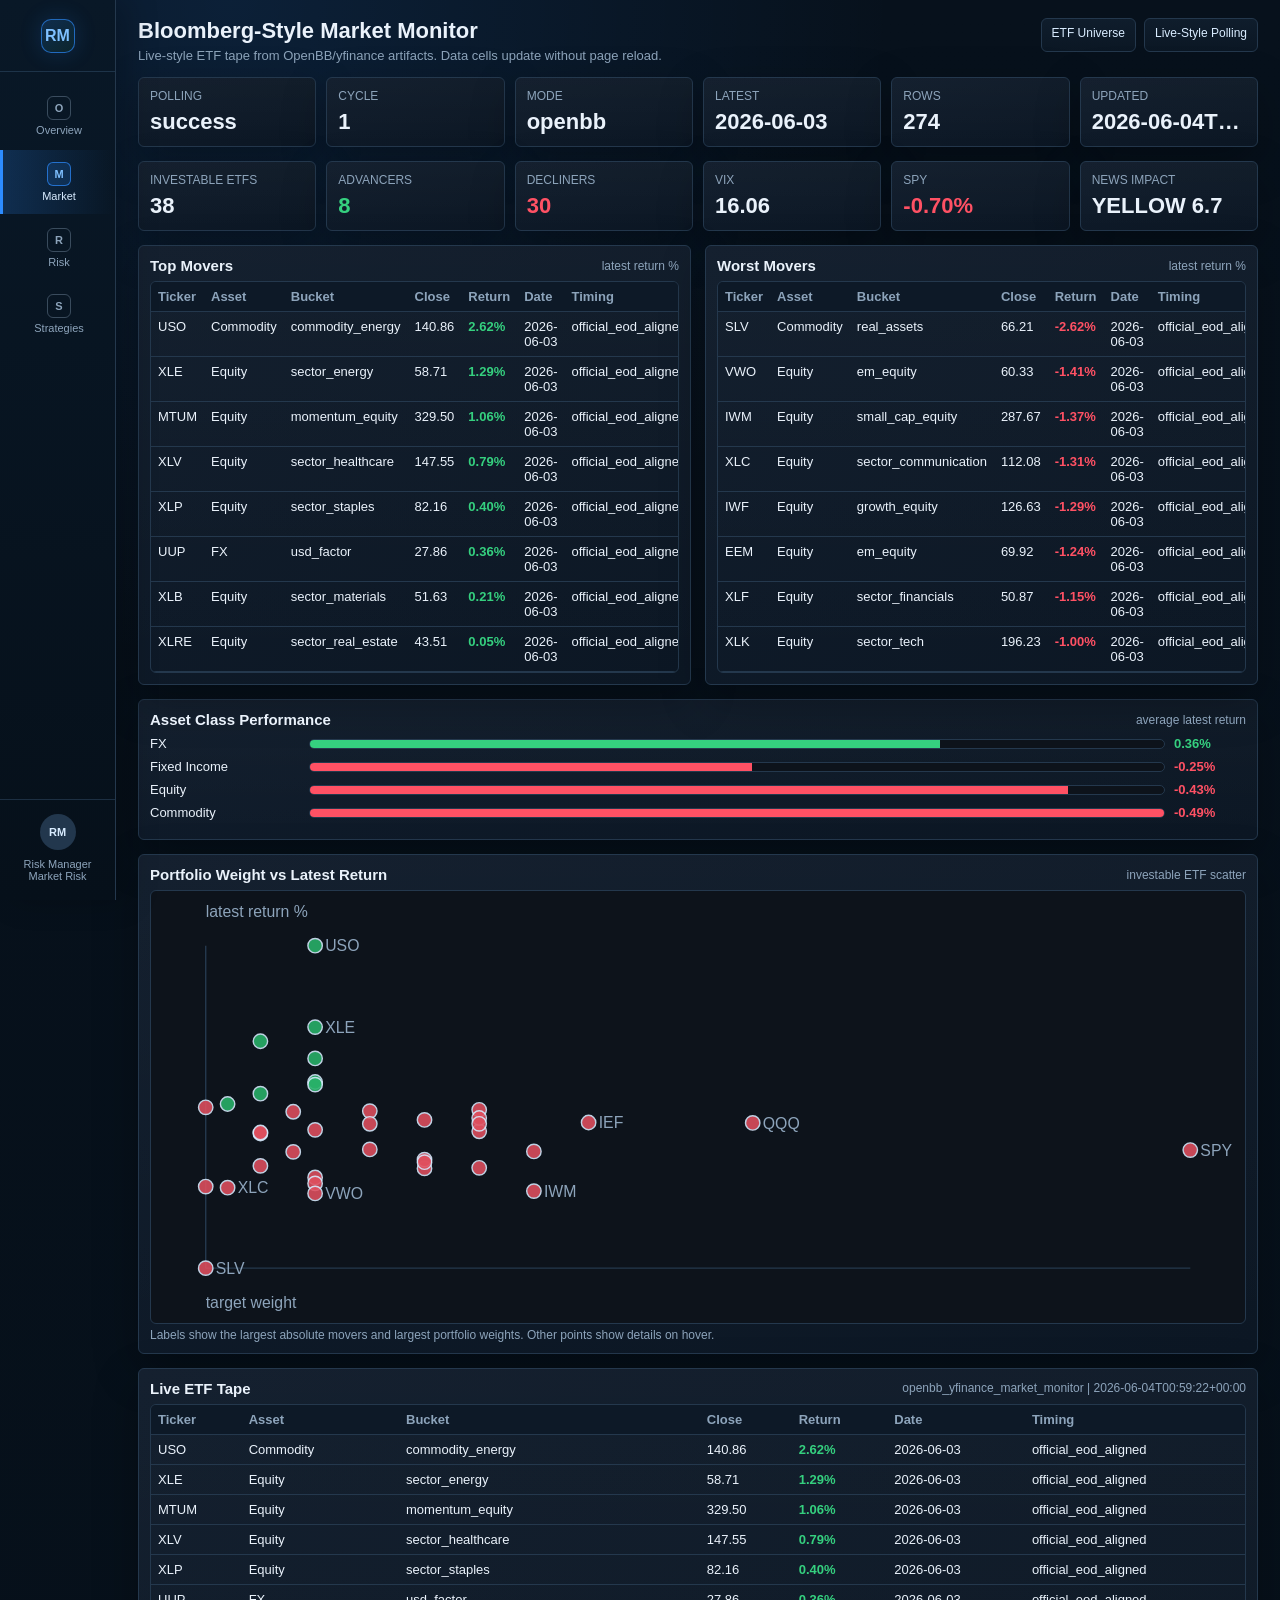
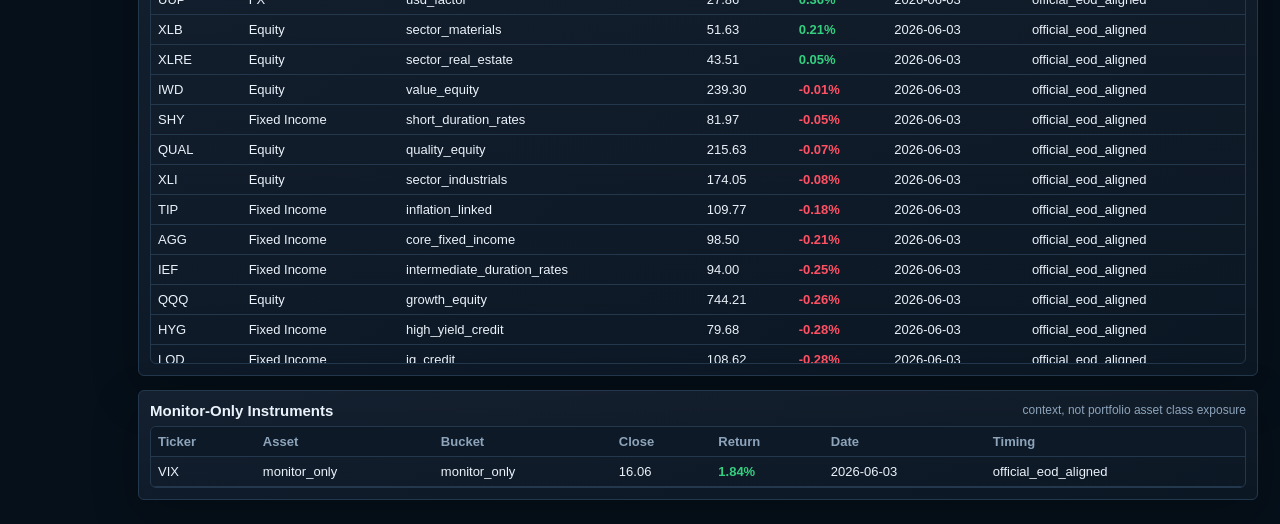
==== web_dashboard/market.html @ 0d2773a6 "Prepare live_strategy_v2 shareable risk workstation" ====
<!doctype html>
<html lang="en">
<head>
  <meta charset="utf-8">
  <meta name="viewport" content="width=device-width, initial-scale=1">
  <title>Market Monitor</title>
  <link rel="stylesheet" href="styles.css">
</head>
<body>
  <div class="app-layout">
    <aside class="sidebar">
      <div class="brand"><div class="brand-mark">RM</div></div>
      <nav class="side-nav">
        <a data-icon="O" href="index.html">Overview</a>
        <a class="active" data-icon="M" href="market.html">Market</a>
        <a data-icon="R" href="risk.html">Risk</a>
        <a data-icon="S" href="strategies.html">Strategies</a>
      </nav>
      <div class="side-footer"><div class="avatar">RM</div><div>Risk Manager</div><div>Market Risk</div></div>
    </aside>
  <main class="shell">
    <div class="topbar">
      <div>
        <h1>Bloomberg-Style Market Monitor</h1>
        <div class="subtitle">Live-style ETF tape from OpenBB/yfinance artifacts. Data cells update without page reload.</div>
      </div>
      <div class="top-actions">
        <div class="control-chip">ETF Universe</div>
        <div class="control-chip">Live-Style Polling</div>
      </div>
    </div>

    <section class="status-grid">
      <div class="card"><div class="metric-label">polling</div><div id="poll-status" class="metric-value">...</div></div>
      <div class="card"><div class="metric-label">cycle</div><div id="poll-cycle" class="metric-value">...</div></div>
      <div class="card"><div class="metric-label">mode</div><div id="poll-mode" class="metric-value">...</div></div>
      <div class="card"><div class="metric-label">latest</div><div id="poll-latest" class="metric-value">...</div></div>
      <div class="card"><div class="metric-label">rows</div><div id="poll-rows" class="metric-value">...</div></div>
      <div class="card"><div class="metric-label">updated</div><div id="poll-time" class="metric-value">...</div></div>
    </section>

    <section class="status-grid">
      <div class="card"><div class="metric-label">investable ETFs</div><div id="ticker-count" class="metric-value">...</div></div>
      <div class="card"><div class="metric-label">advancers</div><div id="advancers" class="metric-value pos">...</div></div>
      <div class="card"><div class="metric-label">decliners</div><div id="decliners" class="metric-value neg">...</div></div>
      <div class="card"><div class="metric-label">VIX</div><div id="vix-level" class="metric-value">...</div></div>
      <div class="card"><div class="metric-label">SPY</div><div id="spy-return" class="metric-value">...</div></div>
      <div class="card"><div class="metric-label">news impact</div><div id="news-severity" class="metric-value">...</div></div>
    </section>

    <section class="grid-2">
      <div class="card">
        <div class="section-title"><h2>Top Movers</h2><span class="small">latest return %</span></div>
        <div id="top-movers"></div>
      </div>
      <div class="card">
        <div class="section-title"><h2>Worst Movers</h2><span class="small">latest return %</span></div>
        <div id="worst-movers"></div>
      </div>
    </section>

    <section class="section">
      <div class="card">
        <div class="section-title"><h2>Asset Class Performance</h2><span class="small">average latest return</span></div>
        <div id="asset-bars"></div>
      </div>
    </section>

    <section class="card section">
      <div class="section-title"><h2>Portfolio Weight vs Latest Return</h2><span class="small">investable ETF scatter</span></div>
      <div id="weight-return-scatter"></div>
      <div class="small">Labels show the largest absolute movers and largest portfolio weights. Other points show details on hover.</div>
    </section>

    <section class="card section">
      <div class="section-title"><h2>Live ETF Tape</h2><span id="market-note" class="small"></span></div>
      <div id="etf-tape"></div>
    </section>

    <section class="card section">
      <div class="section-title"><h2>Monitor-Only Instruments</h2><span class="small">context, not portfolio asset class exposure</span></div>
      <div id="monitor-table"></div>
    </section>
  </main>
  </div>
  <script src="shared.js"></script>
  <script>
    async function updateMarket() {
      const [status, market, news] = await Promise.all([
        loadJson(PATHS.liveStatus),
        loadJson(PATHS.market, { items: [] }),
        loadJson(PATHS.news, { items: [] })
      ]);
      renderLiveStatus(status);
      const rows = market.items ?? [];
      const investable = investableRows(rows);
      const monitors = monitorRows(rows);
      const vix = rows.find(x => x.ticker === "VIX") ?? {};
      const spy = rows.find(x => x.ticker === "SPY") ?? {};
      const newsImpact = buildNewsTriage(news, market);
      setText("ticker-count", investable.length);
      setText("advancers", investable.filter(x => Number(x.latest_return_pct) > 0).length);
      setText("decliners", investable.filter(x => Number(x.latest_return_pct) < 0).length);
      setText("vix-level", fmtNum(vix.latest_close));
      const spyNode = byId("spy-return");
      spyNode.textContent = fmtPct(spy.latest_return_pct);
      spyNode.className = `metric-value ${signedClass(spy.latest_return_pct)}`;
      const newsNode = byId("news-severity");
      newsNode.textContent = `${newsImpact.level.toUpperCase()} ${fmtNum(newsImpact.severity, 1)}`;
      newsNode.className = `metric-value ${newsImpact.level === "red" ? "neg" : newsImpact.level === "green" ? "pos" : ""}`;
      setText("market-note", `${market.data_mode ?? ""} | ${market.generated_at_utc ?? ""}`);

      const columns = [
        { label: "Ticker", key: "ticker" },
        { label: "Asset", key: "asset_class" },
        { label: "Bucket", key: "risk_bucket" },
        { label: "Close", value: r => fmtNum(r.latest_close) },
        { label: "Return", value: r => `<span class="${signedClass(r.latest_return_pct)}">${fmtPct(r.latest_return_pct)}</span>`, html: true },
        { label: "Date", key: "latest_date" },
        { label: "Timing", key: "timing_status" }
      ];
      renderTable("top-movers", [...investable].sort((a, b) => Number(b.latest_return_pct) - Number(a.latest_return_pct)), columns, 8);
      renderTable("worst-movers", [...investable].sort((a, b) => Number(a.latest_return_pct) - Number(b.latest_return_pct)), columns, 8);
      renderTable("etf-tape", [...investable].sort((a, b) => Number(b.latest_return_pct) - Number(a.latest_return_pct)), columns, 80);
      renderBars("asset-bars", groupAverage(investable, "asset_class", "latest_return_pct"), 10);
      renderScatter("weight-return-scatter", investable, {
        labelKey: "ticker",
        xKey: "target_weight",
        yKey: "latest_return_pct",
        xLabel: "target weight",
        yLabel: "latest return %",
        color: row => Number(row.latest_return_pct) >= 0 ? "#29b36a" : "#e04f5f",
        labelPredicate: (point, index, data) => {
          const byMove = [...data].sort((a, b) => Math.abs(b.y) - Math.abs(a.y)).slice(0, 6);
          const byWeight = [...data].sort((a, b) => b.x - a.x).slice(0, 4);
          return [...byMove, ...byWeight].some(item => item.label === point.label);
        }
      });
      renderTable("monitor-table", monitors, columns, 10);
    }
    startLoop(updateMarket, 3);
  </script>
</body>
</html>
---- web_dashboard/styles.css ----
:root {
  --bg: #07111c;
  --bg-2: #0a1724;
  --panel: #101c2b;
  --panel-2: #142437;
  --panel-3: #0d1927;
  --line: #24384d;
  --line-soft: rgba(70, 103, 137, 0.35);
  --text: #eaf2fb;
  --muted: #8da4bb;
  --blue: #2d8cff;
  --blue-soft: rgba(45, 140, 255, 0.16);
  --green: #35d07f;
  --yellow: #f2c84b;
  --red: #ff5164;
  --orange: #ff9d3b;
  --shadow: 0 16px 45px rgba(0, 0, 0, 0.28);
}

* {
  box-sizing: border-box;
}

*::-webkit-scrollbar {
  width: 8px;
  height: 8px;
}

*::-webkit-scrollbar-track {
  background: #07111c;
}

*::-webkit-scrollbar-thumb {
  background: #29425c;
  border-radius: 999px;
}

body {
  margin: 0;
  background:
    radial-gradient(circle at 18% 0%, rgba(45, 140, 255, 0.12), transparent 28%),
    linear-gradient(180deg, #07111c 0%, #06101a 100%);
  color: var(--text);
  font-family: Inter, Segoe UI, Arial, sans-serif;
  letter-spacing: 0;
}

.app-layout {
  min-height: 100vh;
  display: grid;
  grid-template-columns: 116px minmax(0, 1fr);
}

.sidebar {
  position: sticky;
  top: 0;
  height: 100vh;
  background: linear-gradient(180deg, #091827 0%, #06101a 100%);
  border-right: 1px solid var(--line);
  display: flex;
  flex-direction: column;
  align-items: stretch;
  box-shadow: 12px 0 30px rgba(0, 0, 0, 0.2);
  z-index: 5;
}

.brand {
  height: 72px;
  display: grid;
  place-items: center;
  border-bottom: 1px solid var(--line-soft);
}

.brand-mark {
  width: 34px;
  height: 34px;
  border-radius: 10px;
  border: 1px solid rgba(45, 140, 255, 0.65);
  color: #7fc0ff;
  display: grid;
  place-items: center;
  font-weight: 850;
  background: linear-gradient(145deg, rgba(45, 140, 255, 0.18), rgba(53, 208, 127, 0.08));
  box-shadow: 0 0 22px rgba(45, 140, 255, 0.18);
}

.side-nav {
  padding: 12px 0;
  display: flex;
  flex-direction: column;
  gap: 2px;
}

.side-nav a {
  color: var(--muted);
  text-decoration: none;
  font-size: 11px;
  padding: 12px 12px;
  border-left: 3px solid transparent;
  display: grid;
  gap: 4px;
  justify-items: center;
  text-align: center;
}

.side-nav a::before {
  content: attr(data-icon);
  width: 22px;
  height: 22px;
  border: 1px solid rgba(141, 164, 187, 0.38);
  border-radius: 6px;
  display: grid;
  place-items: center;
  font-size: 11px;
  font-weight: 760;
  line-height: 1;
}

.side-nav a.active {
  color: #d9ecff;
  background: linear-gradient(90deg, rgba(45, 140, 255, 0.2), transparent);
  border-left-color: var(--blue);
}

.side-nav a.active::before {
  color: #7fc0ff;
  border-color: rgba(45, 140, 255, 0.7);
  background: rgba(45, 140, 255, 0.14);
}

.side-footer {
  margin-top: auto;
  padding: 14px 10px 18px;
  border-top: 1px solid var(--line-soft);
  color: var(--muted);
  font-size: 11px;
  text-align: center;
}

.avatar {
  width: 36px;
  height: 36px;
  margin: 0 auto 8px;
  border-radius: 999px;
  background: #22374d;
  display: grid;
  place-items: center;
  color: #d9ecff;
  font-weight: 760;
}

.shell {
  padding: 18px 22px 24px;
  min-width: 0;
}

.topbar {
  display: flex;
  align-items: flex-start;
  justify-content: space-between;
  gap: 18px;
  margin-bottom: 14px;
}

.top-actions {
  display: flex;
  gap: 8px;
  align-items: center;
  justify-content: flex-end;
  flex-wrap: wrap;
}

.control-chip {
  min-height: 34px;
  border: 1px solid var(--line);
  background: linear-gradient(180deg, #0f1d2c, #0b1724);
  border-radius: 6px;
  padding: 7px 10px;
  color: #d9ecff;
  font-size: 12px;
}

.control-field {
  display: grid;
  grid-template-columns: auto minmax(88px, 1fr);
  gap: 7px;
  align-items: center;
  color: var(--muted);
}

.control-field select,
.control-field input {
  min-width: 88px;
  border: 1px solid var(--line);
  background: #071523;
  color: #d9ecff;
  border-radius: 5px;
  padding: 4px 7px;
  font: inherit;
}

.control-field input {
  width: 92px;
}

h1 {
  margin: 0;
  font-size: 22px;
  font-weight: 760;
}

.subtitle {
  margin-top: 4px;
  color: var(--muted);
  font-size: 13px;
}

.nav {
  display: flex;
  gap: 8px;
  flex-wrap: wrap;
  justify-content: flex-end;
}

.nav a {
  color: var(--text);
  text-decoration: none;
  border: 1px solid var(--line);
  background: linear-gradient(180deg, #102033, #0b1724);
  padding: 8px 10px;
  border-radius: 6px;
  font-size: 13px;
}

.nav a.active {
  border-color: var(--blue);
  color: #d8ecff;
}

.status-grid {
  display: grid;
  grid-template-columns: repeat(6, minmax(110px, 1fr));
  gap: 10px;
  margin-bottom: 14px;
}

.kpi-grid {
  display: grid;
  grid-template-columns: repeat(6, minmax(130px, 1fr));
  gap: 10px;
  margin-bottom: 10px;
}

.kpi-card {
  min-height: 104px;
}

.overview-grid-main {
  display: grid;
  grid-template-columns: minmax(360px, 1.15fr) minmax(340px, 1fr) minmax(320px, 0.95fr);
  gap: 10px;
  align-items: stretch;
}

.overview-grid-mid {
  display: grid;
  grid-template-columns: 1.05fr 0.95fr 0.95fr 1fr;
  gap: 10px;
  align-items: start;
}

.overview-grid-bottom {
  display: grid;
  grid-template-columns: 0.95fr 1.35fr 0.95fr;
  gap: 10px;
  align-items: start;
}

.card {
  background:
    linear-gradient(180deg, rgba(255, 255, 255, 0.018), transparent),
    linear-gradient(145deg, #101c2b, #0c1724);
  border: 1px solid var(--line);
  border-radius: 6px;
  padding: 11px;
  min-width: 0;
  box-shadow: var(--shadow);
}

.terminal-chart {
  min-height: 222px;
  background:
    linear-gradient(rgba(255, 255, 255, 0.035) 1px, transparent 1px),
    linear-gradient(90deg, rgba(255, 255, 255, 0.035) 1px, transparent 1px),
    #0a1724;
  background-size: 42px 42px;
}

.limit-track {
  position: relative;
  margin-top: 12px;
  height: 9px;
  border-radius: 999px;
  border: 1px solid var(--line);
  background: linear-gradient(90deg, var(--green), var(--yellow), var(--red));
  overflow: hidden;
}

.limit-fill {
  height: 100%;
  background: rgba(255, 255, 255, 0.22);
  border-right: 2px solid #ffffff;
}

.limit-marker {
  position: absolute;
  right: 12%;
  top: -4px;
  width: 0;
  height: 0;
  border-left: 5px solid transparent;
  border-right: 5px solid transparent;
  border-top: 8px solid #ffffff;
}

.metric-label {
  color: var(--muted);
  font-size: 12px;
  text-transform: uppercase;
}

.metric-value {
  margin-top: 6px;
  font-size: 22px;
  font-weight: 760;
  white-space: nowrap;
  overflow: hidden;
  text-overflow: ellipsis;
}

.metric-value.accent {
  color: #7fc0ff;
}

.metric-value.warn {
  color: var(--yellow);
}

.metric-value.good {
  color: var(--green);
}

.metric-value.bad {
  color: var(--red);
}

.metric-sub {
  margin-top: 4px;
  color: var(--muted);
  font-size: 12px;
}

.grid-2 {
  display: grid;
  grid-template-columns: 1fr 1fr;
  gap: 14px;
}

.grid-3 {
  display: grid;
  grid-template-columns: repeat(3, 1fr);
  gap: 14px;
}

.section {
  margin-top: 14px;
}

.section-title {
  display: flex;
  justify-content: space-between;
  align-items: center;
  margin-bottom: 7px;
}

.section-title h2 {
  margin: 0;
  font-size: 15px;
}

.small {
  color: var(--muted);
  font-size: 12px;
}

table {
  width: 100%;
  border-collapse: collapse;
  font-size: 13px;
}

th,
td {
  border-bottom: 1px solid var(--line);
  padding: 7px 7px;
  text-align: left;
  vertical-align: top;
}

th {
  color: var(--muted);
  font-weight: 650;
  background: #0d1927;
  position: sticky;
  top: 0;
  z-index: 1;
}

.table-wrap {
  max-height: 560px;
  overflow: auto;
  border: 1px solid var(--line);
  border-radius: 6px;
}

.heatmap-table th,
.heatmap-table td {
  text-align: center;
  padding: 8px 7px;
}

.heatmap-table td:first-child,
.heatmap-table th:first-child {
  text-align: left;
}

.hm-green {
  background: rgba(53, 208, 127, 0.18);
  color: #dff8eb;
}

.hm-yellow {
  background: rgba(242, 200, 75, 0.24);
  color: #ffefb4;
}

.hm-red {
  background: rgba(255, 81, 100, 0.28);
  color: #ffd8dd;
}

.alert-item {
  display: grid;
  grid-template-columns: minmax(0, 1fr) auto;
  gap: 10px;
  align-items: start;
  padding: 7px 0;
  border-bottom: 1px solid var(--line-soft);
}

.alert-item:last-child {
  border-bottom: 0;
}

.alert-item::before {
  content: "";
  width: 4px;
  align-self: stretch;
  border-radius: 99px;
  background: var(--yellow);
  grid-row: 1;
  margin-right: 3px;
}

.alert-item {
  grid-template-columns: 4px minmax(0, 1fr) auto;
}

.alert-item > div:first-child {
  grid-column: 2;
}

.alert-right {
  grid-column: 3;
  color: var(--muted);
  font-size: 12px;
  white-space: nowrap;
}

.alert-title {
  font-weight: 700;
  color: #eaf2fb;
  line-height: 1.25;
  font-size: 13px;
  display: -webkit-box;
  -webkit-line-clamp: 2;
  -webkit-box-orient: vertical;
  overflow: hidden;
}

.alert-item.red::before,
.alert-item.urgent_review::before {
  background: var(--red);
}

.alert-item.green::before,
.alert-item.info::before {
  background: var(--green);
}

.pos {
  color: var(--green);
  font-weight: 700;
}

.neg {
  color: var(--red);
  font-weight: 700;
}

.flat {
  color: var(--muted);
}

.pill {
  display: inline-block;
  border-radius: 999px;
  padding: 3px 8px;
  font-size: 12px;
  border: 1px solid var(--line);
  background: var(--panel-2);
}

.pill.green {
  color: var(--green);
  border-color: rgba(41, 179, 106, 0.5);
}

.pill.yellow {
  color: var(--yellow);
  border-color: rgba(214, 162, 31, 0.5);
}

.pill.red {
  color: var(--red);
  border-color: rgba(224, 79, 95, 0.6);
}

.score-badge,
.rank-badge,
.evidence-badge {
  display: inline-block;
  min-width: 48px;
  text-align: center;
  border-radius: 999px;
  padding: 3px 8px;
  font-weight: 750;
  font-variant-numeric: tabular-nums;
}

.score-badge.high,
.rank-badge.top,
.evidence-badge.good {
  color: #dff8eb;
  background: rgba(41, 179, 106, 0.18);
  border: 1px solid rgba(41, 179, 106, 0.55);
}

.score-badge.mid,
.rank-badge.watch,
.evidence-badge.watch {
  color: #ffe7a8;
  background: rgba(214, 162, 31, 0.18);
  border: 1px solid rgba(214, 162, 31, 0.55);
}

.score-badge.low,
.rank-badge.low,
.evidence-badge.risk {
  color: #ffd4da;
  background: rgba(224, 79, 95, 0.18);
  border: 1px solid rgba(224, 79, 95, 0.55);
}

.decision-key {
  color: #7fc0ff;
  font-weight: 760;
}

.review-highlight {
  color: var(--yellow);
  font-weight: 760;
}

.risk-highlight {
  color: var(--red);
  font-weight: 760;
}

.bar-row {
  display: grid;
  grid-template-columns: 150px 1fr 72px;
  gap: 9px;
  align-items: center;
  margin: 8px 0;
  font-size: 13px;
}

.bar-track {
  height: 10px;
  background: #0d131b;
  border: 1px solid var(--line);
  border-radius: 999px;
  overflow: hidden;
}

.bar {
  height: 100%;
  background: var(--blue);
}

.bar.negative {
  background: var(--red);
}

.bar.positive {
  background: var(--green);
}

.alert {
  border-left: 5px solid var(--yellow);
  padding: 9px 10px;
  margin: 8px 0;
  background: #171714;
  border-radius: 4px;
}

.alert.red {
  border-left-color: var(--red);
  background: #1d1216;
}

.alert.green {
  border-left-color: var(--green);
  background: #101b16;
}

.svg-chart {
  width: 100%;
  min-height: 232px;
  border: 1px solid var(--line);
  border-radius: 6px;
  background: #0d131b;
}

.donut-wrap {
  display: grid;
  grid-template-columns: 220px 1fr;
  gap: 18px;
  align-items: center;
}

.donut {
  width: 220px;
  height: 220px;
}

.allocation-chart {
  display: grid;
  grid-template-columns: 180px 1fr;
  gap: 16px;
  align-items: center;
  min-height: 205px;
}

.pie-chart {
  width: 180px;
  height: 180px;
  max-width: 100%;
  filter: drop-shadow(0 0 10px rgba(0, 0, 0, 0.25));
}

.allocation-legend {
  border: 1px solid var(--line);
  border-radius: 6px;
  overflow: hidden;
}

.allocation-row {
  display: grid;
  grid-template-columns: 14px minmax(120px, 1fr) 64px minmax(140px, 1.2fr);
  gap: 8px;
  align-items: center;
  padding: 7px 8px;
  border-bottom: 1px solid var(--line);
  font-size: 12px;
}

.allocation-row:last-child {
  border-bottom: 0;
}

.allocation-name {
  font-weight: 650;
}

.allocation-pct {
  color: var(--text);
  text-align: right;
  font-variant-numeric: tabular-nums;
}

.allocation-members {
  color: var(--muted);
  overflow: hidden;
  text-overflow: ellipsis;
  white-space: nowrap;
}

.legend-row {
  display: grid;
  grid-template-columns: 14px 1fr 70px;
  gap: 8px;
  align-items: center;
  padding: 5px 0;
  border-bottom: 1px solid var(--line);
  font-size: 13px;
}

.legend-dot {
  width: 10px;
  height: 10px;
  border-radius: 999px;
  display: inline-block;
}

.decision-card {
  border: 1px solid rgba(78, 161, 255, 0.6);
  background: #101a26;
  border-radius: 6px;
  padding: 10px 12px;
  line-height: 1.38;
}

.decision-grid {
  display: grid;
  grid-template-columns: repeat(3, 1fr);
  gap: 12px;
  margin: 8px 0 10px;
}

.decision-grid > div {
  border: 1px solid var(--line);
  border-radius: 6px;
  padding: 8px 10px;
  background: rgba(7, 13, 20, 0.42);
}

.decision-grid span {
  display: block;
  color: var(--muted);
  font-size: 11px;
  text-transform: uppercase;
  margin-bottom: 4px;
}

.decision-grid strong {
  display: block;
  font-size: 18px;
  line-height: 1.12;
}

.summary-box {
  border: 1px solid var(--line);
  border-radius: 6px;
  background: rgba(13, 19, 27, 0.72);
  padding: 10px 12px;
  min-height: 138px;
}

.compact-list {
  margin: 8px 0 0;
  padding-left: 18px;
  color: #d7e2ee;
  font-size: 13px;
  line-height: 1.42;
}

.compact-list li {
  margin: 5px 0;
}

.details-panel {
  border: 1px solid var(--line);
  border-radius: 6px;
  background: rgba(13, 19, 27, 0.45);
  padding: 9px 11px;
}

.details-panel summary {
  cursor: pointer;
  color: #d8ecff;
  font-weight: 650;
}

.thesis {
  font-size: 14px;
  line-height: 1.45;
  color: #d7e2ee;
}

.chart-label {
  fill: var(--muted);
  font-size: 11px;
}

.chart-point {
  stroke: #d8ecff;
  stroke-width: 1;
  opacity: 0.88;
}

.chart-axis {
  stroke: var(--line);
  stroke-width: 1;
}

.error {
  color: var(--red);
}

#alerts-list {
  max-height: 318px;
  overflow: auto;
  padding-right: 4px;
}

#stress-table .table-wrap,
#factor-exposure-table .table-wrap,
#correlation-matrix .table-wrap {
  max-height: 252px;
}

#top-positions .table-wrap {
  max-height: 282px;
}

@media (max-width: 1200px) {
  .app-layout {
    grid-template-columns: 1fr;
  }
  .sidebar {
    position: relative;
    height: auto;
    flex-direction: row;
    align-items: center;
    overflow-x: auto;
  }
  .brand,
  .side-footer {
    display: none;
  }
  .side-nav {
    flex-direction: row;
    padding: 6px 10px;
  }
  .side-nav a {
    border-left: 0;
    border-bottom: 3px solid transparent;
    min-width: 92px;
  }
  .side-nav a.active {
    border-bottom-color: var(--blue);
  }
  .status-grid {
    grid-template-columns: repeat(3, 1fr);
  }
  .kpi-grid,
  .overview-grid-main,
  .overview-grid-mid,
  .overview-grid-bottom {
    grid-template-columns: 1fr;
  }
  .grid-2,
  .grid-3,
  .decision-grid {
    grid-template-columns: 1fr;
  }
  .allocation-chart {
    grid-template-columns: 1fr;
  }
}
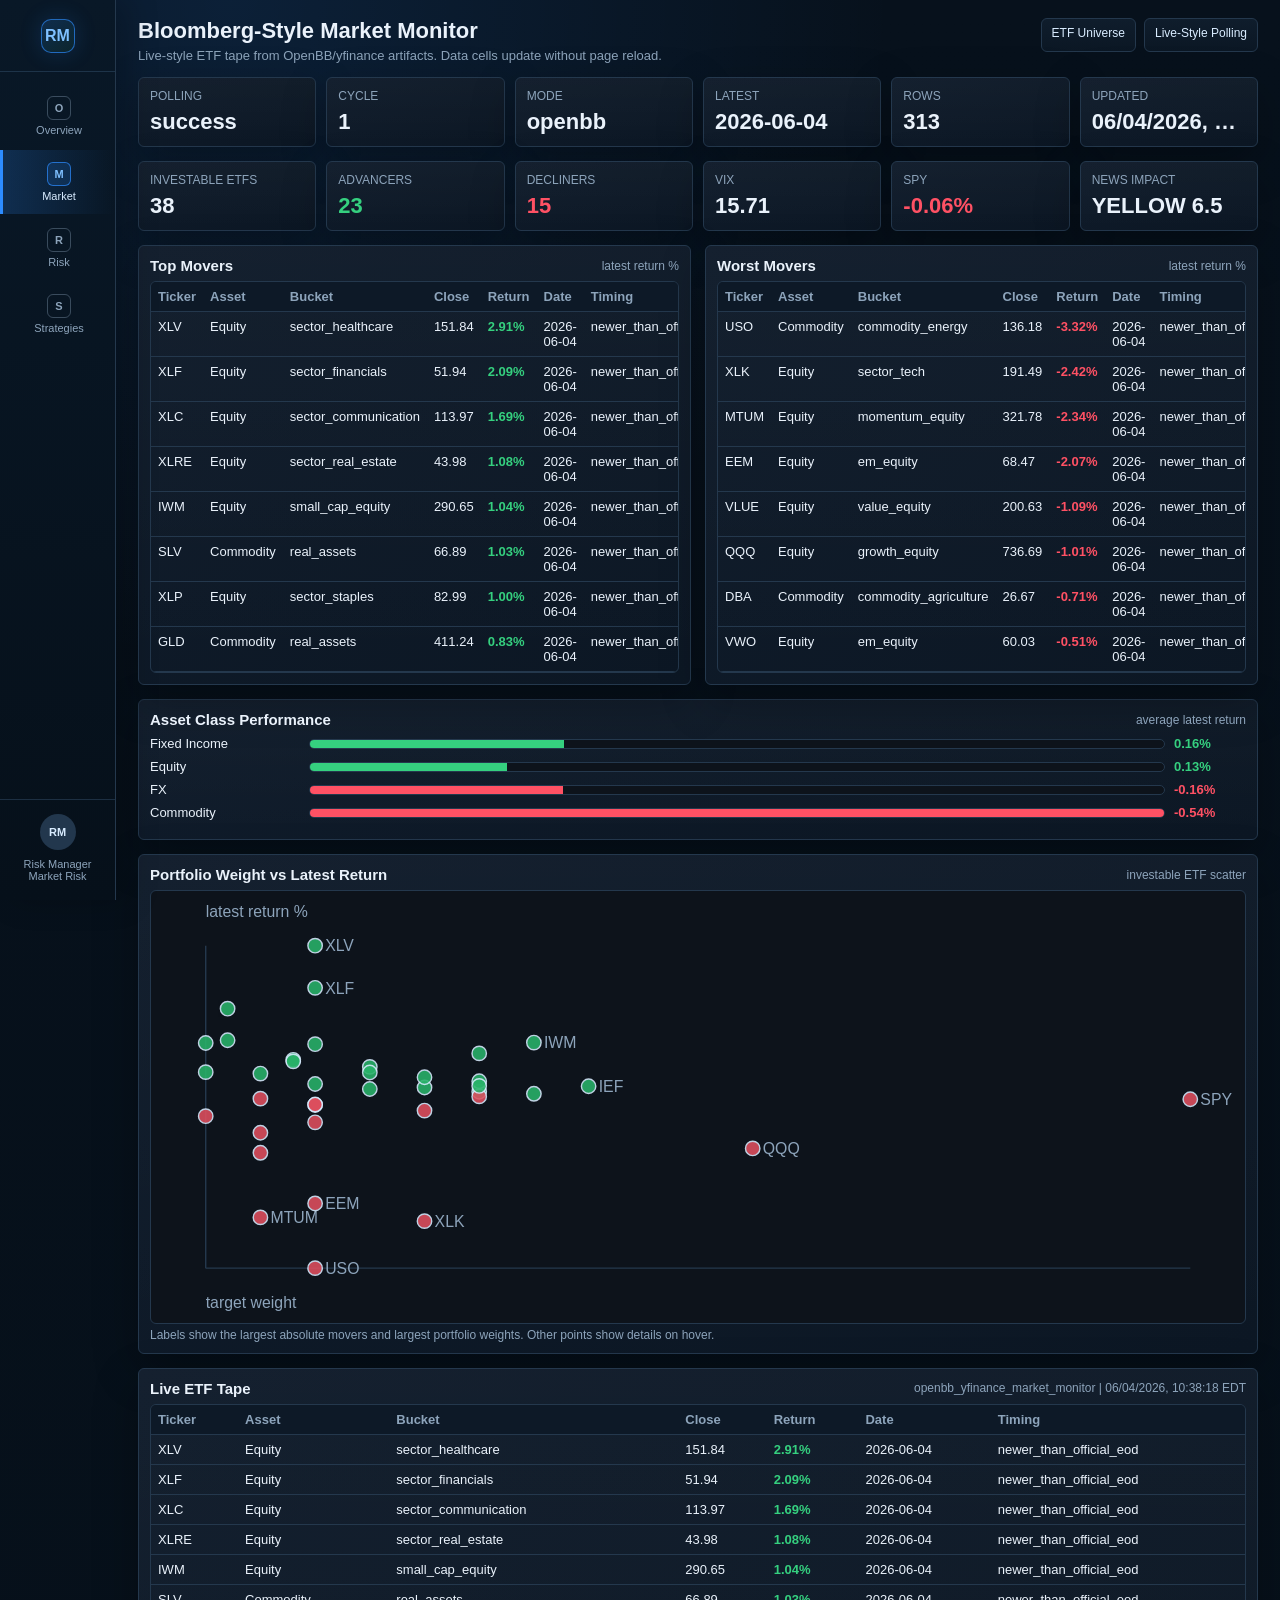
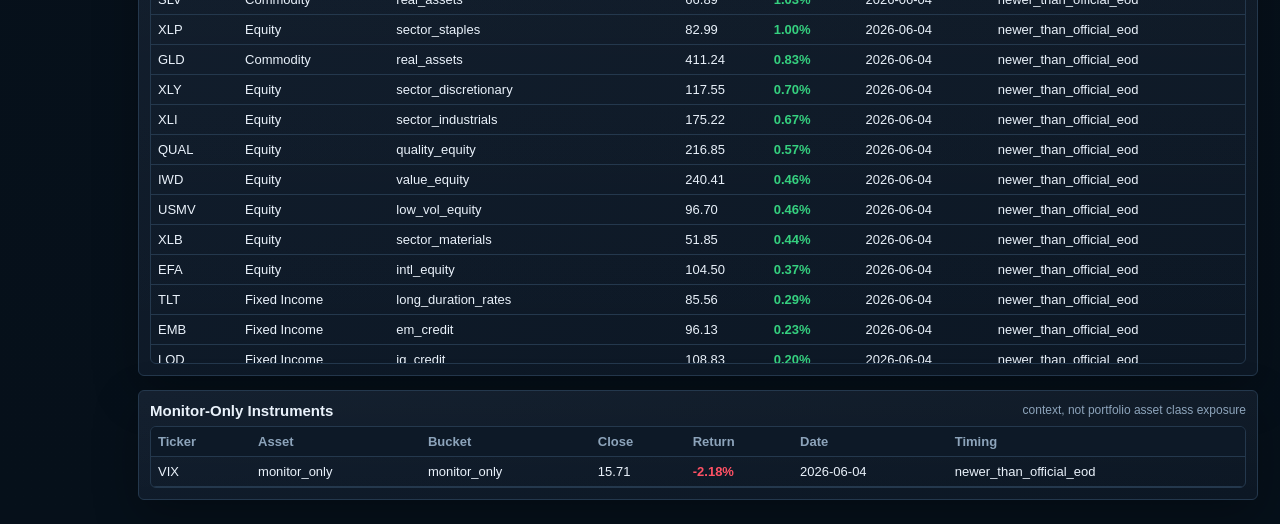
==== commit a365425f: "Display dashboard timestamps in New York time" ====
--- a/web_dashboard/market.html
+++ b/web_dashboard/market.html
@@ -108,7 +108,7 @@
       const newsNode = byId("news-severity");
       newsNode.textContent = `${newsImpact.level.toUpperCase()} ${fmtNum(newsImpact.severity, 1)}`;
       newsNode.className = `metric-value ${newsImpact.level === "red" ? "neg" : newsImpact.level === "green" ? "pos" : ""}`;
-      setText("market-note", `${market.data_mode ?? ""} | ${market.generated_at_utc ?? ""}`);
+      setText("market-note", `${market.data_mode ?? ""} | ${fmtDateTimeET(market.generated_at_utc)}`);
 
       const columns = [
         { label: "Ticker", key: "ticker" },
--- a/web_dashboard/styles.css
+++ b/web_dashboard/styles.css
@@ -255,6 +255,74 @@
   min-height: 104px;
 }
 
+.focus-lens-grid {
+  display: grid;
+  grid-template-columns: repeat(2, minmax(260px, 1fr));
+  gap: 10px;
+}
+
+.lens-card {
+  min-height: 88px;
+}
+
+.overview-decision-map {
+  display: grid;
+  grid-template-columns: repeat(4, minmax(160px, 1fr));
+  gap: 10px;
+}
+
+.decision-step-card {
+  min-height: 82px;
+  text-decoration: none;
+  color: var(--text);
+  display: grid;
+  grid-template-columns: 32px minmax(0, 1fr);
+  gap: 10px;
+  align-items: center;
+  border: 1px solid var(--line);
+  border-radius: 6px;
+  padding: 10px;
+  background:
+    linear-gradient(180deg, rgba(255, 255, 255, 0.025), transparent),
+    linear-gradient(145deg, #101c2b, #0b1724);
+  box-shadow: var(--shadow);
+}
+
+.decision-step-card:hover {
+  border-color: rgba(78, 161, 255, 0.72);
+  background:
+    linear-gradient(180deg, rgba(45, 140, 255, 0.08), transparent),
+    linear-gradient(145deg, #101c2b, #0b1724);
+}
+
+.step-number {
+  width: 28px;
+  height: 28px;
+  display: grid;
+  place-items: center;
+  border-radius: 8px;
+  color: #d9ecff;
+  background: rgba(45, 140, 255, 0.18);
+  border: 1px solid rgba(78, 161, 255, 0.54);
+  font-weight: 820;
+}
+
+.decision-step-card strong,
+.decision-step-card span:last-child {
+  display: block;
+}
+
+.decision-step-card strong {
+  font-size: 13px;
+  margin-bottom: 3px;
+}
+
+.decision-step-card span:last-child {
+  color: var(--muted);
+  font-size: 11px;
+  line-height: 1.28;
+}
+
 .overview-grid-main {
   display: grid;
   grid-template-columns: minmax(360px, 1.15fr) minmax(340px, 1fr) minmax(320px, 0.95fr);
@@ -274,6 +342,42 @@
   grid-template-columns: 0.95fr 1.35fr 0.95fr;
   gap: 10px;
   align-items: start;
+}
+
+.strategy-framework-strip {
+  display: grid;
+  grid-template-columns: 0.9fr 1.15fr 1.35fr;
+  gap: 10px;
+  align-items: stretch;
+}
+
+.strategy-framework-card {
+  min-height: 126px;
+  display: flex;
+  flex-direction: column;
+  justify-content: center;
+}
+
+.framework-main {
+  margin-top: 6px;
+  color: #eaf2fb;
+  font-size: 18px;
+  font-weight: 780;
+  line-height: 1.18;
+}
+
+.overview-strategy-row {
+  align-items: stretch;
+}
+
+.overview-strategy-row > .card {
+  display: flex;
+  flex-direction: column;
+  min-height: 300px;
+}
+
+.overview-strategy-row > .card > div:last-child {
+  flex: 1;
 }
 
 .card {
@@ -416,6 +520,17 @@
   z-index: 1;
 }
 
+tbody tr:hover {
+  background: rgba(78, 161, 255, 0.07);
+}
+
+td[title],
+tr[title],
+.bar-row[title],
+.heatmap-table td[title] {
+  cursor: help;
+}
+
 .table-wrap {
   max-height: 560px;
   overflow: auto;
@@ -432,6 +547,11 @@
 .heatmap-table td:first-child,
 .heatmap-table th:first-child {
   text-align: left;
+}
+
+.heatmap-table td[title]:hover {
+  outline: 1px solid rgba(216, 236, 255, 0.55);
+  outline-offset: -1px;
 }
 
 .hm-green {
@@ -606,6 +726,14 @@
   font-size: 13px;
 }
 
+.bar-row:hover {
+  color: #d9ecff;
+}
+
+.bar-row:hover .bar-track {
+  border-color: rgba(78, 161, 255, 0.65);
+}
+
 .bar-track {
   height: 10px;
   background: #0d131b;
@@ -742,6 +870,10 @@
   line-height: 1.38;
 }
 
+.overview-strategy-row .decision-card {
+  height: 100%;
+}
+
 .decision-grid {
   display: grid;
   grid-template-columns: repeat(3, 1fr);
@@ -823,6 +955,57 @@
 .chart-axis {
   stroke: var(--line);
   stroke-width: 1;
+}
+
+.chart-grid {
+  stroke: rgba(141, 164, 187, 0.18);
+  stroke-width: 1;
+}
+
+.chart-crosshair {
+  opacity: 0;
+  stroke: rgba(216, 236, 255, 0.48);
+  stroke-width: 1;
+  stroke-dasharray: 4 4;
+  pointer-events: none;
+}
+
+.chart-hover-group:hover .chart-crosshair {
+  opacity: 1;
+}
+
+.chart-y-label {
+  fill: var(--muted);
+  font-size: 10px;
+}
+
+.chart-hover-point {
+  fill: rgba(255, 255, 255, 0.01);
+  stroke: transparent;
+  cursor: crosshair;
+}
+
+.chart-hover-point:hover {
+  fill: rgba(78, 161, 255, 0.22);
+  stroke: rgba(216, 236, 255, 0.85);
+  stroke-width: 1.2;
+}
+
+.chart-fast-tooltip {
+  position: fixed;
+  z-index: 9999;
+  display: none;
+  max-width: 320px;
+  white-space: pre-line;
+  pointer-events: none;
+  color: #eaf2fb;
+  background: rgba(7, 17, 28, 0.96);
+  border: 1px solid rgba(78, 161, 255, 0.72);
+  border-radius: 6px;
+  padding: 8px 10px;
+  font-size: 12px;
+  line-height: 1.35;
+  box-shadow: 0 12px 30px rgba(0, 0, 0, 0.38);
 }
 
 .error {
@@ -876,9 +1059,12 @@
     grid-template-columns: repeat(3, 1fr);
   }
   .kpi-grid,
+  .focus-lens-grid,
+  .overview-decision-map,
   .overview-grid-main,
   .overview-grid-mid,
-  .overview-grid-bottom {
+  .overview-grid-bottom,
+  .strategy-framework-strip {
     grid-template-columns: 1fr;
   }
   .grid-2,
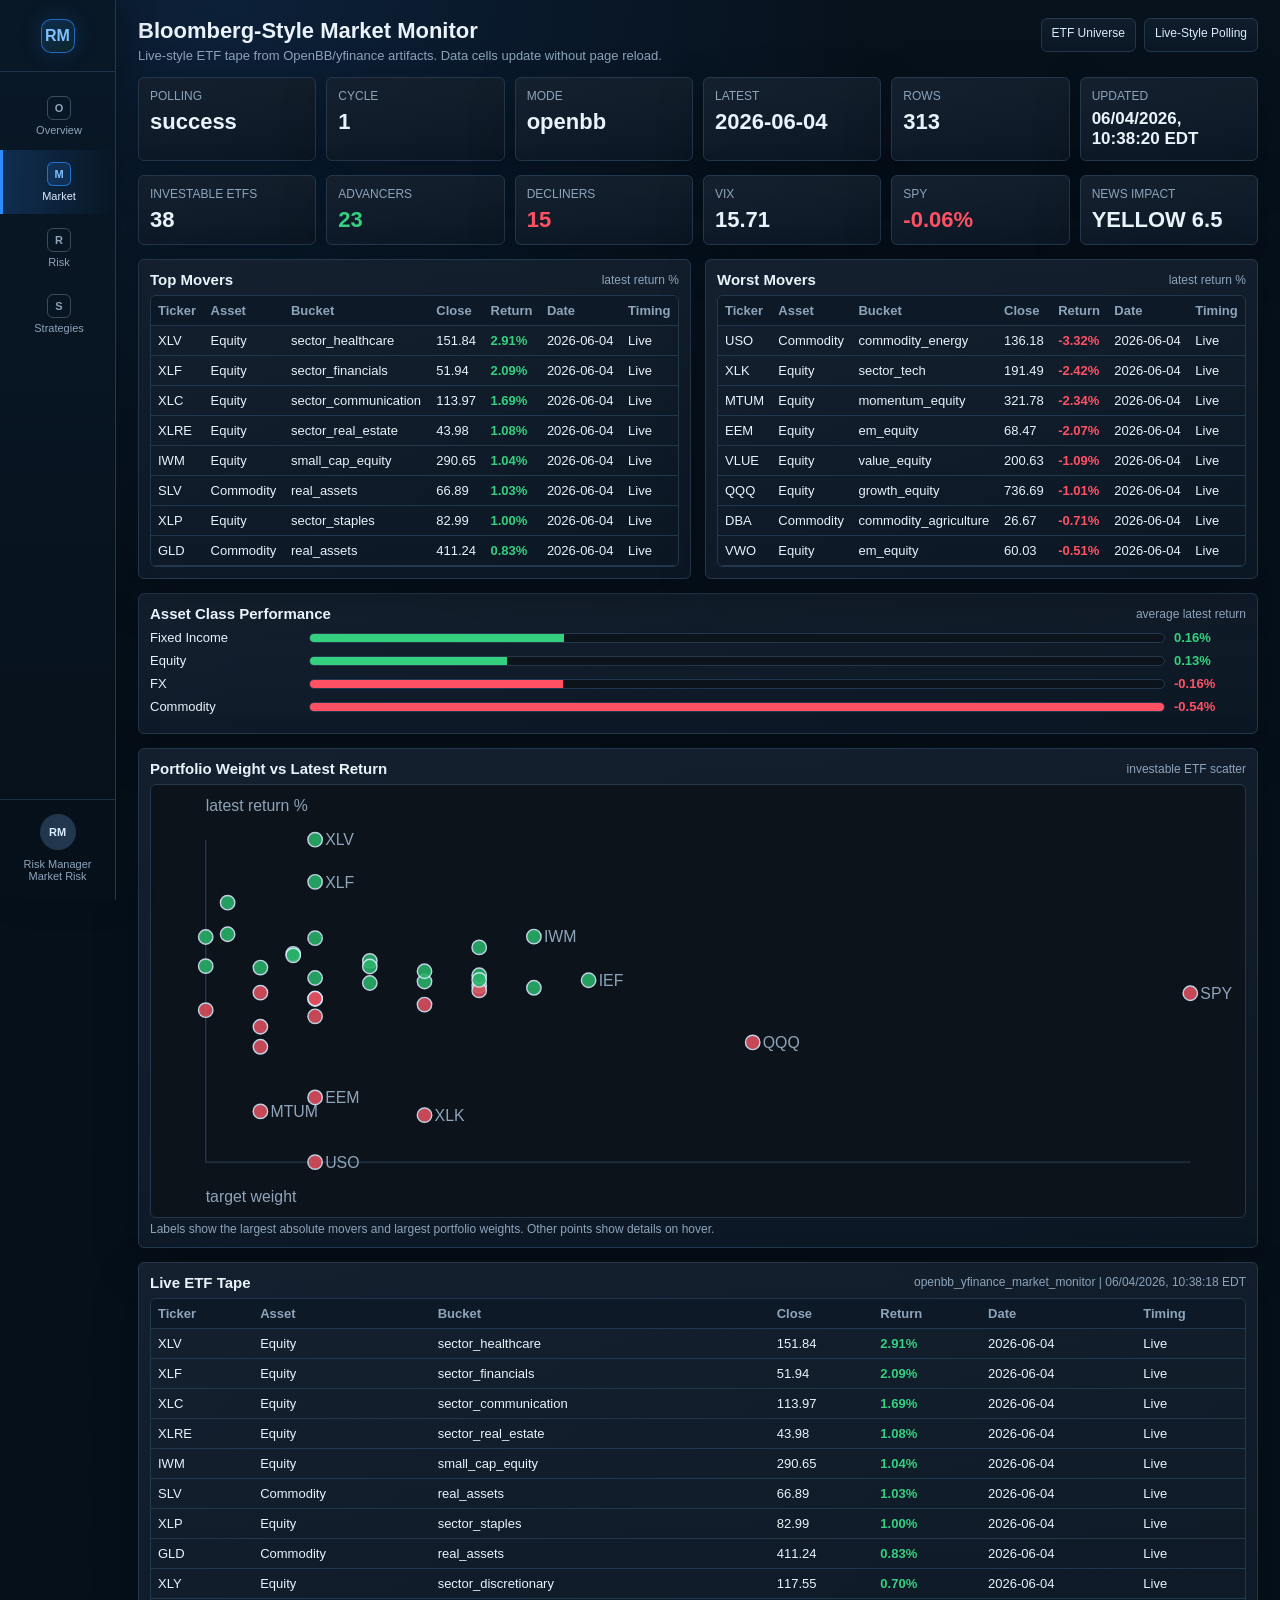
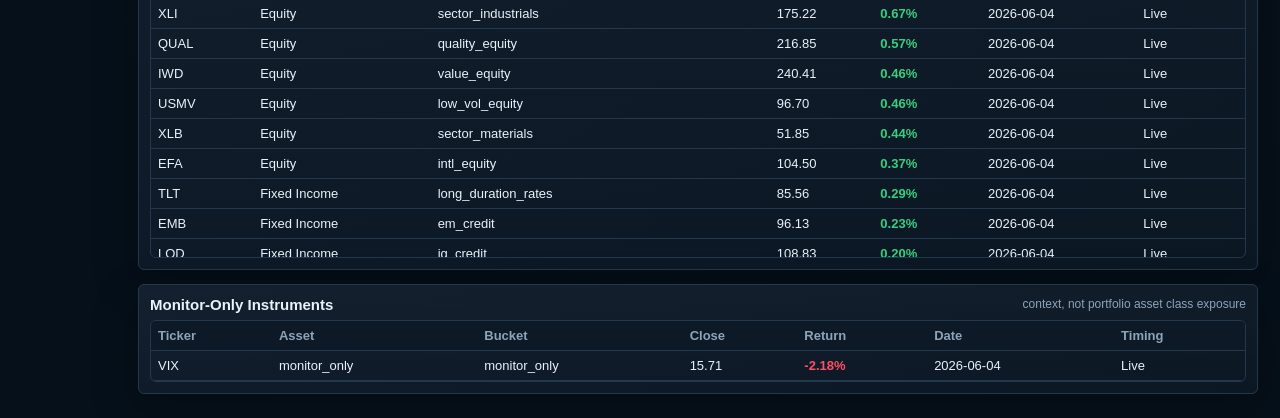
==== commit 0e78de04: "Shorten market timing labels in dashboard tables" ====
--- a/web_dashboard/market.html
+++ b/web_dashboard/market.html
@@ -117,7 +117,7 @@
         { label: "Close", value: r => fmtNum(r.latest_close) },
         { label: "Return", value: r => `<span class="${signedClass(r.latest_return_pct)}">${fmtPct(r.latest_return_pct)}</span>`, html: true },
         { label: "Date", key: "latest_date" },
-        { label: "Timing", key: "timing_status" }
+        { label: "Timing", value: r => `<span title="${escapeHtml(timingTooltip(r.timing_status))}">${escapeHtml(timingLabel(r.timing_status))}</span>`, html: true }
       ];
       renderTable("top-movers", [...investable].sort((a, b) => Number(b.latest_return_pct) - Number(a.latest_return_pct)), columns, 8);
       renderTable("worst-movers", [...investable].sort((a, b) => Number(a.latest_return_pct) - Number(b.latest_return_pct)), columns, 8);
--- a/web_dashboard/styles.css
+++ b/web_dashboard/styles.css
@@ -265,6 +265,52 @@
   min-height: 88px;
 }
 
+.market-pulse-grid {
+  display: grid;
+  grid-template-columns: repeat(10, minmax(90px, 1fr));
+  gap: 8px;
+}
+
+.pulse-card {
+  border: 1px solid var(--line);
+  border-radius: 6px;
+  background: rgba(7, 13, 20, 0.42);
+  padding: 8px 9px;
+  min-height: 86px;
+}
+
+.pulse-card:hover {
+  border-color: rgba(78, 161, 255, 0.72);
+}
+
+.pulse-label {
+  color: var(--muted);
+  font-size: 11px;
+  white-space: nowrap;
+  overflow: hidden;
+  text-overflow: ellipsis;
+}
+
+.pulse-ticker {
+  margin-top: 3px;
+  color: #d9ecff;
+  font-weight: 760;
+  font-size: 13px;
+}
+
+.pulse-close {
+  margin-top: 5px;
+  font-size: 16px;
+  font-weight: 760;
+  font-variant-numeric: tabular-nums;
+}
+
+.pulse-move {
+  margin-top: 2px;
+  font-size: 13px;
+  font-variant-numeric: tabular-nums;
+}
+
 .overview-decision-map {
   display: grid;
   grid-template-columns: repeat(4, minmax(160px, 1fr));
@@ -440,6 +486,14 @@
   white-space: nowrap;
   overflow: hidden;
   text-overflow: ellipsis;
+}
+
+#poll-time {
+  font-size: 17px;
+  white-space: normal;
+  overflow: visible;
+  text-overflow: clip;
+  line-height: 1.18;
 }
 
 .metric-value.accent {
@@ -1060,6 +1114,7 @@
   }
   .kpi-grid,
   .focus-lens-grid,
+  .market-pulse-grid,
   .overview-decision-map,
   .overview-grid-main,
   .overview-grid-mid,
